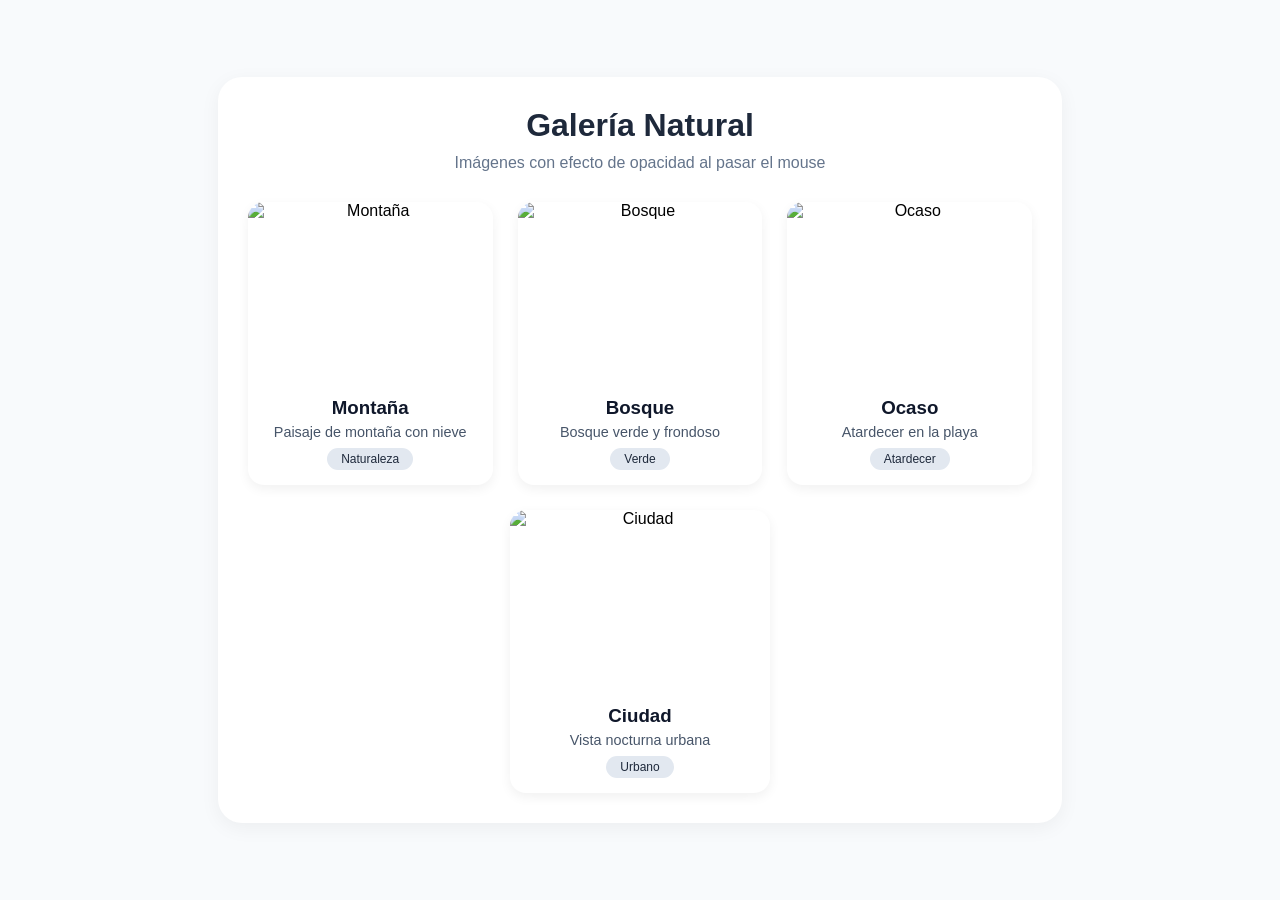
==== index.html @ 027f0a67 "Práctica Calificada 1 - Hinojosa Yaranga" ====
<!doctype html>
<html lang="es">
  <head>
    <meta charset="UTF-8" />
    <meta name="viewport" content="width=device-width, initial-scale=1.0" />
    <title>Page03</title>
    <link rel="stylesheet" href="styles.css" />
  </head>
  <body class="page03-body">
    <div class="page03-container">
      <h1>Galería Natural</h1>
      <p class="subtitle">Imágenes con efecto de opacidad al pasar el mouse</p>
      <div class="grid">
        <div class="item">
          <img
            src="https://images.unsplash.com/photo-1506905925346-21bda4d32df4?w=400&h=300&fit=crop"
            alt="Montaña"
          />
          <h3>Montaña</h3>
          <p>Paisaje de montaña con nieve</p>
          <span class="tag">Naturaleza</span>
        </div>
        <div class="item">
          <img
            src="https://images.unsplash.com/photo-1448375240586-882707db888b?w=400&h=300&fit=crop"
            alt="Bosque"
          />
          <h3>Bosque</h3>
          <p>Bosque verde y frondoso</p>
          <span class="tag">Verde</span>
        </div>
        <div class="item">
          <img
            src="https://images.unsplash.com/photo-1507525428034-b723cf961d3e?w=400&h=300&fit=crop"
            alt="Ocaso"
          />
          <h3>Ocaso</h3>
          <p>Atardecer en la playa</p>
          <span class="tag">Atardecer</span>
        </div>
        <div class="item">
          <img
            src="https://images.unsplash.com/photo-1477959858617-67f85cf4f1df?w=400&h=300&fit=crop"
            alt="Ciudad"
          />
          <h3>Ciudad</h3>
          <p>Vista nocturna urbana</p>
          <span class="tag">Urbano</span>
        </div>
      </div>
    </div>
  </body>
</html>
---- styles.css ----
* {
  margin: 0;
  padding: 0;
  box-sizing: border-box;
  font-family: Arial, sans-serif;
}

body {
  background: #f4f7fc;
  display: flex;
  flex-direction: column;
  align-items: center;
  justify-content: center;
  min-height: 100vh;
  padding: 20px;
}

.index h1 {
  margin-bottom: 30px;
  color: #2c3e50;
}

.cards-container {
  display: flex;
  flex-wrap: wrap;
  justify-content: center;
  gap: 30px;
  margin-bottom: 50px;
}

.card {
  width: 200px;
  height: 260px;
  background: white;
  border-radius: 16px;
  box-shadow: 0 10px 25px rgba(0, 0, 0, 0.1);
  display: flex;
  flex-direction: column;
  align-items: center;
  justify-content: center;
  perspective: 800px;
  transition: transform 0.3s;
  cursor: pointer;
  text-decoration: none;
  color: #2c3e50;
}

.card-inner {
  width: 100%;
  height: 100%;
  position: relative;
  transition: transform 0.6s;
  transform-style: preserve-3d;
  border-radius: 16px;
}

.card:hover .card-inner {
  transform: rotateX(180deg) rotateY(180deg);
}

.card-front,
.card-back {
  position: absolute;
  width: 100%;
  height: 100%;
  backface-visibility: hidden;
  border-radius: 16px;
  display: flex;
  flex-direction: column;
  align-items: center;
  justify-content: center;
  padding: 20px;
}

.card-front {
  background: white;
}

.card-back {
  background: #3498db;
  color: white;
  transform: rotateX(180deg) rotateY(180deg);
}

.card-front svg {
  width: 60px;
  height: 60px;
  margin-bottom: 15px;
}

.card-front h3 {
  font-size: 1.2rem;
}

.card-back p {
  font-size: 1.1rem;
  font-weight: bold;
}

.auth-form {
  background: white;
  padding: 30px 40px;
  border-radius: 16px;
  box-shadow: 0 10px 25px rgba(0, 0, 0, 0.1);
  width: 100%;
  max-width: 360px;
}

.auth-form h2 {
  text-align: center;
  margin-bottom: 20px;
  color: #2c3e50;
}

.auth-form label {
  display: block;
  margin-top: 12px;
  font-weight: 600;
  color: #34495e;
}

.auth-form input {
  width: 100%;
  padding: 10px;
  margin-top: 5px;
  border: 1px solid #ccc;
  border-radius: 8px;
  outline: none;
}

.auth-form input:focus {
  border-color: #3498db;
}

.auth-form button {
  width: 100%;
  padding: 12px;
  margin-top: 20px;
  background: #2c3e50;
  color: white;
  border: none;
  border-radius: 8px;
  font-weight: bold;
  cursor: pointer;
  transition: background 0.3s;
}

.auth-form button:hover {
  background: #1a252f;
}

.page01-body {
  background: #eef2f7;
}

.window {
  background: white;
  padding: 40px 35px;
  border-radius: 24px;
  box-shadow: 0 20px 40px rgba(0, 0, 0, 0.15);
  width: 100%;
  max-width: 420px;
}

.icons {
  display: flex;
  justify-content: space-around;
  margin-bottom: 30px;
}

.icons svg {
  width: 40px;
  height: 40px;
  stroke: #2c3e50;
  stroke-width: 1.8;
  fill: none;
}

.field-group {
  position: relative;
  margin-bottom: 30px;
}

.field-group input {
  width: 100%;
  padding: 14px 12px 6px 12px;
  border: none;
  border-bottom: 2px solid #ccc;
  outline: none;
  font-size: 16px;
  background: transparent;
  transition: border-color 0.3s;
}

.field-group label {
  position: absolute;
  left: 12px;
  top: 14px;
  font-size: 16px;
  color: #999;
  transition: all 0.3s ease;
  pointer-events: none;
  background: white;
  padding: 0 4px;
}

.field-group input:focus ~ label,
.field-group input:not(:placeholder-shown) ~ label {
  top: -8px;
  font-size: 12px;
  color: #00bcd4;
}

.field-group input:focus {
  border-bottom-color: #00bcd4;
}

.checkbox-group {
  display: flex;
  align-items: center;
  gap: 10px;
  margin: 20px 0 25px;
}

.checkbox-group input {
  width: 18px;
  height: 18px;
}

.btn-group {
  display: flex;
  gap: 15px;
}

.btn-group button {
  flex: 1;
  padding: 12px;
  border: none;
  border-radius: 30px;
  font-weight: bold;
  cursor: pointer;
  transition: background 0.3s;
}

.btn-primary {
  background: #2c3e50;
  color: white;
}

.btn-primary:hover {
  background: #1a252f;
}

.btn-secondary {
  background: #ecf0f1;
  color: #2c3e50;
}

.btn-secondary:hover {
  background: #d5dbdb;
}

.image-drop {
  width: 100%;
  height: 50px;
  border: 2px dashed #aaa;
  border-radius: 12px;
  display: flex;
  align-items: center;
  justify-content: center;
  margin-top: 20px;
  transition:
    background 0.3s,
    border-color 0.3s;
  background: #fafafa;
  position: relative;
  cursor: pointer;
}

.image-drop svg {
  width: 28px;
  height: 28px;
  stroke: #2c3e50;
  stroke-width: 2;
  fill: none;
}

.image-drop span {
  margin-left: 10px;
  color: #555;
  font-size: 14px;
}

.image-drop.dragover {
  background: #e3f2fd;
  border-color: #00bcd4;
}

.image-drop input[type="file"] {
  position: absolute;
  width: 100%;
  height: 100%;
  opacity: 0;
  cursor: pointer;
}

.file-path {
  display: flex;
  align-items: center;
  justify-content: center;
  gap: 8px;
  margin-top: 6px;
  font-size: 12px;
  color: #888;
  text-align: center;
  word-break: break-all;
}

.file-path svg {
  width: 16px;
  height: 16px;
  stroke: #888;
  stroke-width: 2;
  fill: none;
  flex-shrink: 0;
}

.page02-body {
  background: #f0f4f8;
  gap: 60px;
}

.container {
  width: 100%;
  max-width: 700px;
  background: white;
  padding: 30px;
  border-radius: 24px;
  box-shadow: 0 10px 30px rgba(0, 0, 0, 0.08);
}

.radio-group {
  display: flex;
  gap: 30px;
  justify-content: center;
  margin-bottom: 30px;
}

.radio-group label {
  display: flex;
  align-items: center;
  gap: 8px;
  font-weight: 500;
}

.tabs {
  display: flex;
  border-bottom: 2px solid #ddd;
  margin-bottom: 20px;
}

.tab {
  padding: 12px 24px;
  cursor: pointer;
  background: transparent;
  border: none;
  font-weight: 600;
  color: #888;
  transition:
    color 0.3s,
    border-bottom 0.3s;
  border-bottom: 3px solid transparent;
}

.tab.active {
  color: #2c3e50;
  border-bottom-color: #3498db;
}

.tab-content {
  display: none;
  padding: 15px 0;
}

.tab-content.active {
  display: block;
}

.card-rgb {
  display: flex;
  flex-direction: column;
  gap: 20px;
  margin-top: 10px;
}

.color-preview {
  width: 100%;
  height: 120px;
  border-radius: 20px;
  background: rgb(128, 128, 128);
  border: 2px solid #eee;
  transition: background 0.1s;
}

.sliders {
  display: flex;
  flex-direction: column;
  gap: 12px;
}

.slider-row {
  display: flex;
  align-items: center;
  gap: 15px;
}

.slider-row label {
  width: 60px;
  font-weight: 600;
}

.slider-row input[type="range"] {
  flex: 1;
  accent-color: #2c3e50;
}

.slider-row input[type="number"] {
  width: 60px;
  padding: 6px;
  border: 1px solid #ccc;
  border-radius: 8px;
  text-align: center;
}

.slider-row input[type="number"]:focus {
  border-color: #3498db;
  outline: none;
}

.page03-body {
  background: #f8fafc;
  padding: 30px 20px;
}

.page03-container {
  max-width: 1200px;
  margin: 0 auto;
  background: white;
  padding: 30px;
  border-radius: 24px;
  box-shadow: 0 5px 20px rgba(0, 0, 0, 0.05);
}

.page03-container h1 {
  text-align: center;
  color: #1e293b;
  margin-bottom: 10px;
  font-size: 2rem;
}

.subtitle {
  text-align: center;
  color: #64748b;
  margin-bottom: 30px;
}

.grid {
  display: flex;
  flex-wrap: wrap;
  gap: 25px;
  justify-content: center;
}

.item {
  flex: 1 1 200px;
  max-width: 260px;
  background: #ffffff;
  border-radius: 16px;
  overflow: hidden;
  box-shadow: 0 4px 12px rgba(0, 0, 0, 0.06);
  transition: transform 0.2s;
  text-align: center;
  padding-bottom: 15px;
}

.item:hover {
  transform: translateY(-5px);
}

.item img {
  width: 100%;
  height: 180px;
  object-fit: cover;
  display: block;
  transition: opacity 0.3s ease;
}

.item img:hover {
  opacity: 0.9;
}

.item h3 {
  margin: 15px 0 5px;
  color: #0f172a;
}

.item p {
  color: #475569;
  font-size: 0.9rem;
  padding: 0 10px;
}

.item .tag {
  display: inline-block;
  background: #e2e8f0;
  padding: 4px 14px;
  border-radius: 30px;
  font-size: 0.75rem;
  color: #1e293b;
  margin-top: 8px;
}

@media (max-width: 1199px) {
  .page03-container {
    padding: 25px;
  }
  .page03-container h1 {
    font-size: 1.8rem;
  }
}

@media (max-width: 900px) {
  .grid {
    gap: 20px;
  }
  .item {
    flex: 1 1 180px;
    max-width: 220px;
  }
}

@media (max-width: 480px) {
  .page03-body {
    padding: 15px;
  }
  .page03-container {
    padding: 20px;
  }
  .page03-container h1 {
    font-size: 1.4rem;
  }
  .grid {
    flex-direction: column;
    align-items: center;
  }
  .item {
    flex: 0 0 auto;
    width: 100%;
    max-width: 300px;
  }
  .item img {
    height: 160px;
  }
}
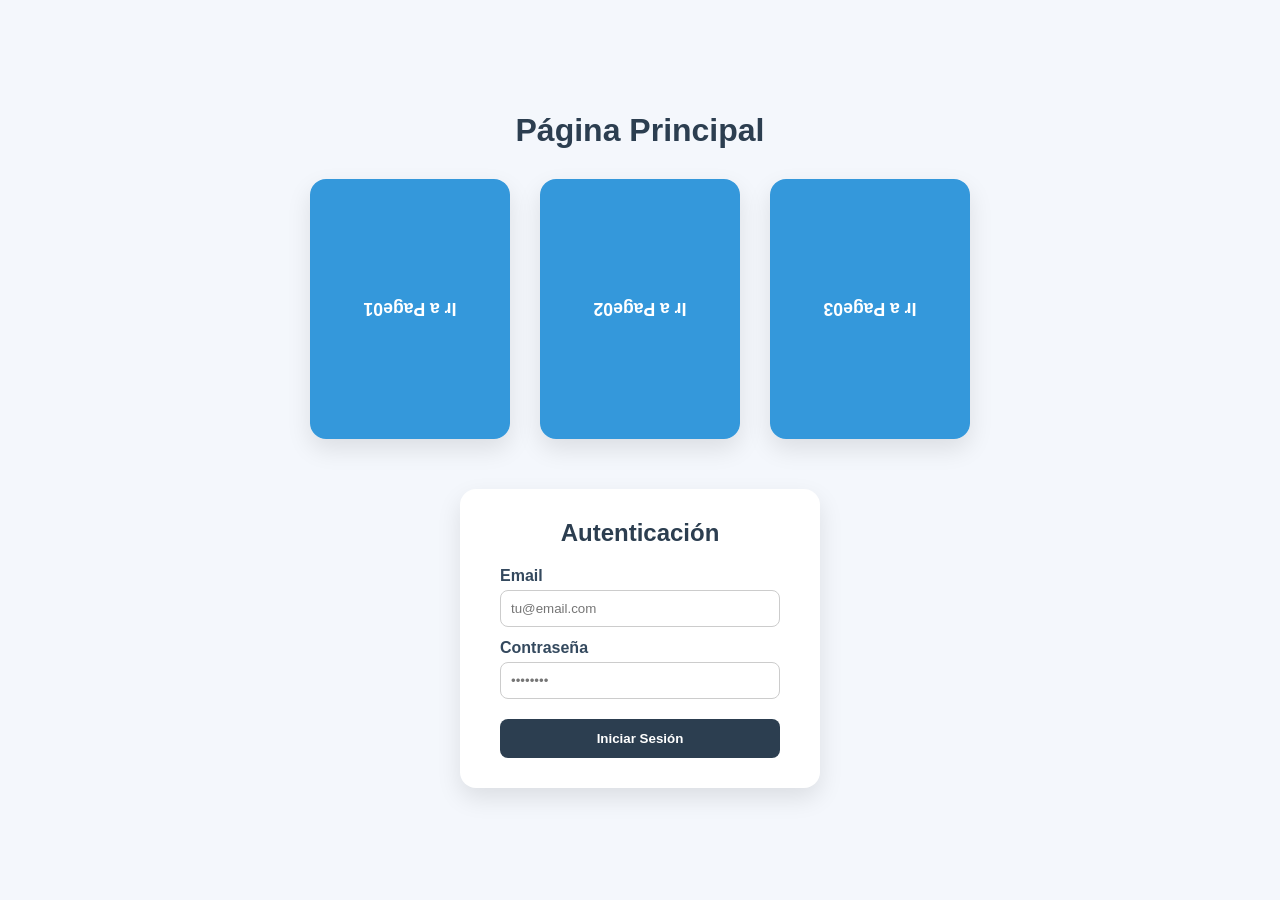
==== commit 72573b41: "Corrección: enlaces de cards" ====
--- a/index.html
+++ b/index.html
@@ -3,51 +3,94 @@
   <head>
     <meta charset="UTF-8" />
     <meta name="viewport" content="width=device-width, initial-scale=1.0" />
-    <title>Page03</title>
+    <title>Página Principal</title>
     <link rel="stylesheet" href="styles.css" />
   </head>
-  <body class="page03-body">
-    <div class="page03-container">
-      <h1>Galería Natural</h1>
-      <p class="subtitle">Imágenes con efecto de opacidad al pasar el mouse</p>
-      <div class="grid">
-        <div class="item">
-          <img
-            src="https://images.unsplash.com/photo-1506905925346-21bda4d32df4?w=400&h=300&fit=crop"
-            alt="Montaña"
-          />
-          <h3>Montaña</h3>
-          <p>Paisaje de montaña con nieve</p>
-          <span class="tag">Naturaleza</span>
+  <body class="index">
+    <h1>Página Principal</h1>
+    <div class="cards-container">
+      <a href="page01.html" class="card">
+        <div class="card-inner">
+          <div class="card-front">
+            <svg
+              viewBox="0 0 24 24"
+              fill="none"
+              stroke="#2c3e50"
+              stroke-width="2"
+              stroke-linecap="round"
+              stroke-linejoin="round"
+            >
+              <path
+                d="M14 2H6a2 2 0 0 0-2 2v16a2 2 0 0 0 2 2h12a2 2 0 0 0 2-2V8z"
+              />
+              <polyline points="14 2 14 8 20 8" />
+              <line x1="16" y1="13" x2="8" y2="13" />
+              <line x1="16" y1="17" x2="8" y2="17" />
+              <polyline points="10 9 9 9 8 9" />
+            </svg>
+            <h3>Page01</h3>
+          </div>
+          <div class="card-back">
+            <p>Ir a Page01</p>
+          </div>
         </div>
-        <div class="item">
-          <img
-            src="https://images.unsplash.com/photo-1448375240586-882707db888b?w=400&h=300&fit=crop"
-            alt="Bosque"
-          />
-          <h3>Bosque</h3>
-          <p>Bosque verde y frondoso</p>
-          <span class="tag">Verde</span>
+      </a>
+      <a href="page02.html" class="card">
+        <div class="card-inner">
+          <div class="card-front">
+            <svg
+              viewBox="0 0 24 24"
+              fill="none"
+              stroke="#2c3e50"
+              stroke-width="2"
+              stroke-linecap="round"
+              stroke-linejoin="round"
+            >
+              <rect x="3" y="3" width="7" height="7" rx="1" />
+              <rect x="14" y="3" width="7" height="7" rx="1" />
+              <rect x="3" y="14" width="7" height="7" rx="1" />
+              <rect x="14" y="14" width="7" height="7" rx="1" />
+            </svg>
+            <h3>Page02</h3>
+          </div>
+          <div class="card-back">
+            <p>Ir a Page02</p>
+          </div>
         </div>
-        <div class="item">
-          <img
-            src="https://images.unsplash.com/photo-1507525428034-b723cf961d3e?w=400&h=300&fit=crop"
-            alt="Ocaso"
-          />
-          <h3>Ocaso</h3>
-          <p>Atardecer en la playa</p>
-          <span class="tag">Atardecer</span>
+      </a>
+      <a href="page03.html" class="card">
+        <div class="card-inner">
+          <div class="card-front">
+            <svg
+              viewBox="0 0 24 24"
+              fill="none"
+              stroke="#2c3e50"
+              stroke-width="2"
+              stroke-linecap="round"
+              stroke-linejoin="round"
+            >
+              <rect x="3" y="3" width="18" height="18" rx="2" ry="2" />
+              <circle cx="8.5" cy="8.5" r="1.5" />
+              <polyline points="21 15 16 10 5 21" />
+            </svg>
+            <h3>Page03</h3>
+          </div>
+          <div class="card-back">
+            <p>Ir a Page03</p>
+          </div>
         </div>
-        <div class="item">
-          <img
-            src="https://images.unsplash.com/photo-1477959858617-67f85cf4f1df?w=400&h=300&fit=crop"
-            alt="Ciudad"
-          />
-          <h3>Ciudad</h3>
-          <p>Vista nocturna urbana</p>
-          <span class="tag">Urbano</span>
-        </div>
-      </div>
+      </a>
+    </div>
+    <div class="auth-form">
+      <h2>Autenticación</h2>
+      <form>
+        <label for="email">Email</label>
+        <input type="email" id="email" placeholder="tu@email.com" required />
+        <label for="password">Contraseña</label>
+        <input type="password" id="password" placeholder="••••••••" required />
+        <button type="submit">Iniciar Sesión</button>
+      </form>
     </div>
   </body>
 </html>
+
